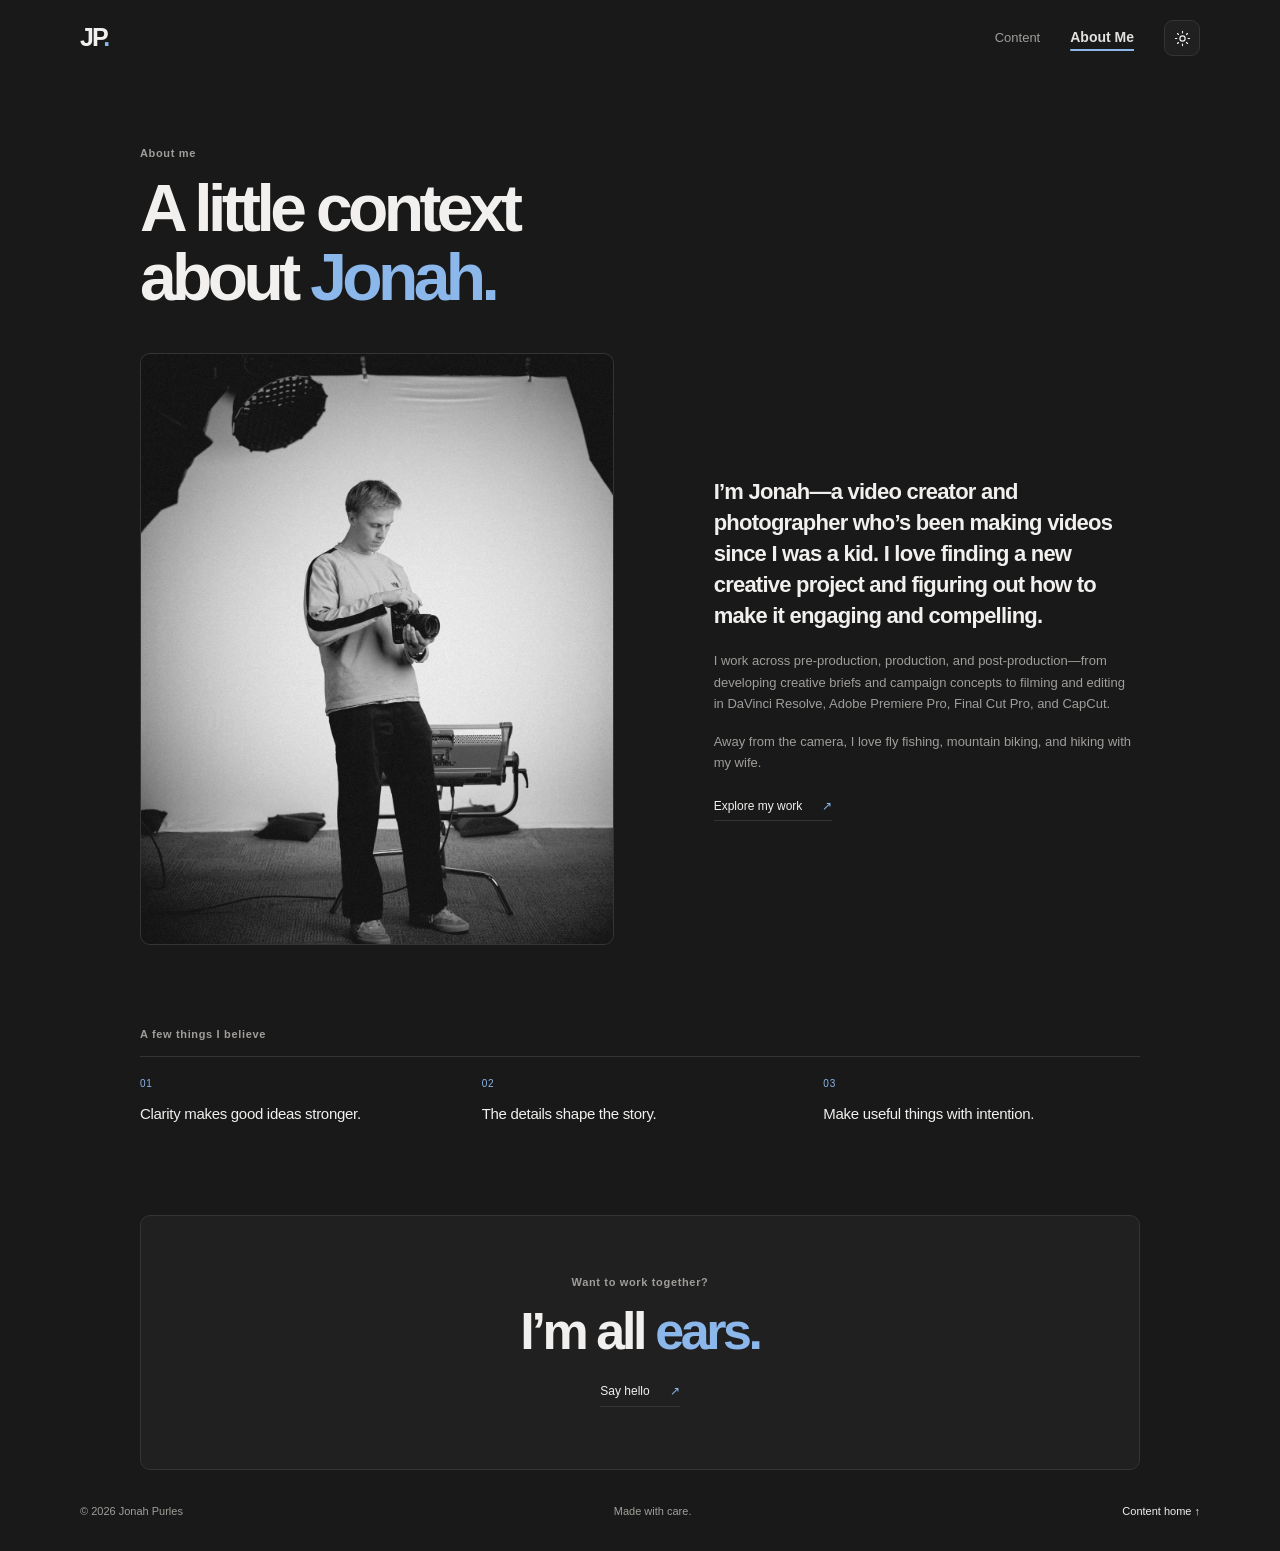
==== about.html @ 1779575d "Initial portfolio site" ====
<!doctype html>
<html lang="en" data-theme="dark">
  <head>
    <meta charset="utf-8" />
    <meta name="viewport" content="width=device-width, initial-scale=1" />
    <meta name="description" content="A little more about Jonah Purles." />
    <meta name="theme-color" content="#191919" />
    <title>Jonah Purles — About Me</title>
    <link rel="stylesheet" href="styles.css" />
    <script src="script.js" defer></script>
  </head>
  <body class="about-page">
    <header class="site-header" id="top">
      <a class="wordmark" href="index.html" aria-label="Jonah Purles, Content home">JP<span>.</span></a>
      <nav class="main-nav" aria-label="Main navigation"><a class="nav-link" href="index.html">Content</a><a class="nav-link is-current" href="about.html" aria-current="page">About Me</a></nav>
      <button class="theme-toggle" type="button" aria-label="Switch to light mode" title="Switch color theme">
        <svg class="icon-sun" viewBox="0 0 24 24" aria-hidden="true"><circle cx="12" cy="12" r="3.7"/><path d="M12 2v2m0 16v2M4.93 4.93l1.42 1.42m11.3 11.3 1.42 1.42M2 12h2m16 0h2M4.93 19.07l1.42-1.42m11.3-11.3 1.42-1.42"/></svg>
        <svg class="icon-moon" viewBox="0 0 24 24" aria-hidden="true"><path d="M20.2 15.2A8.6 8.6 0 0 1 8.8 3.8 8.7 8.7 0 1 0 20.2 15.2Z"/></svg>
      </button>
    </header>
    <main class="about-main">
      <section class="about-hero"><p class="eyebrow">About me</p><h1>A little context<br />about <em>Jonah.</em></h1><div class="about-split">
        <div class="profile-card"><img class="profile-photo" src="assets/images/jonah-purles-about.jpg" alt="Jonah holding a camera on a studio set." /></div>
        <div class="about-copy"><p class="about-lede">I’m Jonah—a video creator and photographer who’s been making videos since I was a kid. I love finding a new creative project and figuring out how to make it engaging and compelling.</p><p>I work across pre-production, production, and post-production—from developing creative briefs and campaign concepts to filming and editing in DaVinci Resolve, Adobe Premiere Pro, Final Cut Pro, and CapCut.</p><p>Away from the camera, I love fly fishing, mountain biking, and hiking with my wife.</p><a class="text-link" href="index.html#work">Explore my work <span>↗</span></a></div>
      </div></section>
      <section class="about-values"><p class="eyebrow">A few things I believe</p><div class="belief-grid"><p><span>01</span> Clarity makes good ideas stronger.</p><p><span>02</span> The details shape the story.</p><p><span>03</span> Make useful things with intention.</p></div></section>
      <section class="contact-band about-contact" id="contact"><p class="eyebrow">Want to work together?</p><h2>I’m all <em>ears.</em></h2><a class="contact-link" href="mailto:hello@example.com">Say hello <span>↗</span></a></section>
    </main>
    <footer class="site-footer"><span>© <span data-year></span> Jonah Purles</span><span>Made with care.</span><a href="index.html">Content home ↑</a></footer>
  </body>
</html>
---- styles.css ----
:root {
  color-scheme: dark;
  --page: #191919;
  --panel: #202020;
  --panel-raised: #252526;
  --ink: #f1f0ee;
  --muted: #a09e9a;
  --line: #343434;
  --accent: #8bb7eb;
  --accent-soft: #202b38;
  --sans: Inter, ui-sans-serif, -apple-system, BlinkMacSystemFont, "Segoe UI", sans-serif;
}

[data-theme="light"] {
  color-scheme: light;
  --page: #ffffff;
  --panel: #f5f5f4;
  --panel-raised: #efeff0;
  --ink: #242424;
  --muted: #73726f;
  --line: #e8e7e5;
  --accent: #3478b9;
  --accent-soft: #eaf2fb;
}

* { box-sizing: border-box; }
html { scroll-behavior: smooth; }
body { margin: 0; background: var(--page); color: var(--ink); font: 15px/1.65 var(--sans); transition: background .25s, color .25s; }
a { color: inherit; }
.site-header { position: relative; width: min(1120px, calc(100% - 64px)); height: 76px; margin: auto; display: flex; align-items: center; justify-content: space-between; }
.wordmark { font-size: 25px; font-weight: 760; letter-spacing: -.08em; text-decoration: none; }
.wordmark span { color: var(--accent); }
.main-nav { display: flex; align-items: center; gap: 30px; margin-left: auto; margin-right: 30px; }
.nav-link { color: var(--muted); font-size: 13px; text-decoration: none; transition: color .2s; }
.main-nav .nav-link[href="about.html"] { color: color-mix(in srgb, var(--ink) 82%, var(--muted)); font-size: 14px; font-weight: 580; }
.nav-link:hover, .nav-link.is-current { color: var(--ink); }
.nav-link.is-current { text-decoration: underline; text-decoration-color: var(--accent); text-decoration-thickness: 2px; text-underline-offset: 7px; }
.work-menu-trigger { position: absolute; left: 50%; top: 50%; display: inline-flex; align-items: center; gap: 10px; padding: 9px 14px; transform: translate(-50%, -50%); border: 0; border-radius: 8px; background: transparent; color: var(--ink); font: inherit; font-size: 15px; font-weight: 650; cursor: pointer; transition: background .2s; }
.work-menu-trigger:hover { background: var(--panel); }
.work-menu-trigger:focus-visible { outline: 2px solid var(--accent); outline-offset: 3px; }
.work-menu-trigger.is-current { text-decoration: none; }
.menu-chevron { width: 17px; height: 17px; fill: none; stroke: currentColor; stroke-width: 1.8; stroke-linecap: round; stroke-linejoin: round; transition: transform .2s; }
.work-menu-trigger[aria-expanded="true"] .menu-chevron { transform: rotate(180deg); }
.work-menu-overlay[hidden] { display: none !important; }
.work-menu-overlay { position: fixed; inset: 0; z-index: 20; display: grid; justify-items: center; align-content: start; padding: 86px 20px 30px; }
.work-menu-backdrop { position: absolute; inset: 0; width: 100%; height: 100%; border: 0; background: color-mix(in srgb, var(--page) 64%, transparent); backdrop-filter: blur(12px); -webkit-backdrop-filter: blur(12px); animation: menu-backdrop-in .2s ease both; cursor: default; }
.work-menu-panel { position: relative; z-index: 1; width: min(620px, 100%); padding: 0; border: 0; background: transparent; box-shadow: none; }
.work-menu-panel:focus { outline: none; }
.work-menu-options { display: flex; flex-direction: column; align-items: center; gap: 9px; }
.work-menu-option { min-height: 41px; max-width: 100%; padding: 5px 12px; border: 0; border-radius: 0; background: transparent; color: color-mix(in srgb, var(--ink) 58%, var(--muted)); font: 430 clamp(17px, 2.2vw, 21px)/1.35 var(--sans); letter-spacing: -.025em; text-align: center; cursor: pointer; opacity: 0; animation: menu-option-fall .42s cubic-bezier(.2,.8,.2,1) both; transition: color .2s ease, transform .24s cubic-bezier(.2,.8,.2,1); }
.work-menu-option:nth-child(1) { animation-delay: .02s; }
.work-menu-option:nth-child(2) { animation-delay: .07s; }
.work-menu-option:nth-child(3) { animation-delay: .12s; }
.work-menu-option:nth-child(4) { animation-delay: .17s; }
.work-menu-option:nth-child(5) { animation-delay: .22s; }
.work-menu-option:nth-child(6) { animation-delay: .27s; }
.work-menu-option:hover, .work-menu-option:focus-visible { color: var(--ink); transform: translateY(-2px) scale(1.16); }
.work-menu-option:focus-visible { outline: 0; text-decoration: underline; text-decoration-color: var(--accent); text-underline-offset: 7px; }
.work-menu-option.is-selected { font-weight: 430; }
body.menu-open { overflow: hidden; }
.theme-toggle { width: 36px; height: 36px; display: grid; place-items: center; padding: 0; border: 1px solid var(--line); border-radius: 9px; background: var(--panel); color: var(--ink); cursor: pointer; transition: background .2s, border-color .2s, transform .2s; }
.theme-toggle:hover { background: var(--panel-raised); border-color: var(--muted); transform: translateY(-1px); }
.theme-toggle svg { width: 17px; height: 17px; fill: none; stroke: currentColor; stroke-width: 1.6; stroke-linecap: round; stroke-linejoin: round; }
.icon-moon { display: none; }
[data-theme="light"] .icon-sun { display: none; }
[data-theme="light"] .icon-moon { display: block; }
.work-section, .about-hero, .about-values { width: min(1000px, calc(100% - 64px)); margin-inline: auto; }
.eyebrow { margin: 0 0 12px; color: var(--muted); font-size: 11px; font-weight: 550; letter-spacing: .06em; }
.work-section { padding-top: 48px; padding-bottom: 100px; animation: rise-in .6s .08s ease-out both; }
.section-heading { display: flex; align-items: end; justify-content: space-between; gap: 24px; padding-bottom: 22px; border-bottom: 1px solid var(--line); }
.section-heading .eyebrow span { margin-left: 12px; color: var(--muted); font-weight: 400; }
.section-heading h2 { margin: 0; font-size: clamp(25px, 4vw, 34px); font-weight: 620; letter-spacing: -.055em; line-height: 1.2; }
.section-intro { max-width: 230px; margin: 0 0 2px; color: var(--muted); font-size: 13px; }
.work-list { display: grid; grid-template-columns: repeat(4, minmax(0, 1fr)); align-items: start; gap: 26px 18px; padding-top: 26px; }
.work-item { min-width: 0; display: grid; align-content: start; gap: 16px; }
.work-item.is-landscape { grid-column: span 2; }
.work-item.is-landscape-start { grid-column: 1 / span 2; }
.work-item[hidden] { display: none !important; }
.work-empty { grid-column: 1 / -1; margin: 4px 0 0; padding: 34px 0; color: var(--muted); font-size: 14px; text-align: center; }
.work-empty[hidden] { display: none !important; }
.work-copy { transition: transform .28s cubic-bezier(.2,.8,.2,1); }
.work-item:hover .work-copy, .work-item:focus-within .work-copy { transform: translateY(-2px); }
.media-placeholder { min-width: 0; position: relative; aspect-ratio: 9 / 16; overflow: hidden; border: 1px solid var(--line); border-radius: 8px; background: var(--panel); transition: transform .28s cubic-bezier(.2,.8,.2,1), border-color .2s; }
.work-item.is-landscape .media-placeholder { aspect-ratio: 16 / 9; }
.work-item:hover .media-placeholder, .work-item:focus-within .media-placeholder { z-index: 1; transform: scale(1.025); border-color: color-mix(in srgb, var(--accent) 55%, var(--line)); }
.video-art { position: absolute; inset: 0; display: grid; place-items: center; overflow: hidden; transition: opacity .22s ease, transform .4s cubic-bezier(.2,.8,.2,1); }
.project-video { width: 100%; height: 100%; position: absolute; inset: 0; z-index: 1; object-fit: contain; background: var(--page); opacity: 0; transition: opacity .22s ease; }
.project-poster { display: none; width: 100%; height: 100%; position: absolute; inset: 0; z-index: 2; object-fit: contain; background: var(--page); transition: opacity .22s ease; }
.media-placeholder.has-poster .project-poster { display: block; }
.media-placeholder.has-poster .video-art, .media-placeholder.has-poster .media-hint { opacity: 0; }
.media-placeholder.is-playing .project-poster { opacity: 0; }
.media-placeholder.is-playing .project-video { opacity: 1; }
.media-placeholder.is-playing .video-art { opacity: 0; transform: scale(1.025); }
.media-placeholder.is-playing .media-hint, .media-placeholder.is-playing .play-mark { opacity: 0; }
.project-open { position: absolute; inset: 0; z-index: 4; width: 100%; height: 100%; padding: 0; border: 0; background: transparent; cursor: pointer; }
.project-open:focus-visible { outline: 2px solid var(--accent); outline-offset: -5px; }
.section-gallery .work-section { width: min(1200px, calc(100% - 96px)); padding-top: 28px; padding-bottom: 64px; }
.section-gallery .section-heading, .section-gallery .work-copy, .section-gallery .contact-band, .section-gallery .site-footer { display: none !important; }
.section-gallery .work-list { gap: 24px; padding-top: 0; }
.section-gallery .work-item.is-landscape { order: 99; }
.section-gallery .work-item.is-landscape-start { grid-column: 1 / span 2; }
.section-gallery .work-item.is-landscape-solo { grid-column: 1 / span 2; }
.section-gallery .media-caption, .section-gallery .media-word, .section-gallery .play-mark, .section-gallery .media-hint { display: none !important; }
.section-gallery .media-placeholder { border-radius: 6px; }
.section-gallery[data-active-section="passion"] .work-item[data-passion-order="1"] { order: 1; }
.section-gallery[data-active-section="passion"] .work-item[data-passion-order="2"] { order: 2; }
.section-gallery[data-active-section="passion"] .work-item[data-passion-order="3"] { order: 3; }
.section-gallery[data-active-section="passion"] .work-item[data-passion-order="4"] { order: 4; }
.section-gallery[data-active-section="passion"] .work-item[data-passion-order="5"] { order: 5; }
.section-gallery[data-active-section="passion"] .work-item[data-passion-order="6"] { order: 6; }
.art-one { background: linear-gradient(140deg, #292630, #222126 62%, #29252d); }
.art-two { background: linear-gradient(140deg, #242a29, #202423 60%, #292b28); }
.art-three { background: linear-gradient(140deg, #2d2826, #242322 62%, #2c2828); }
.art-four { background: linear-gradient(140deg, #262a35, #20242c 62%, #292630); }
.art-five { background: linear-gradient(140deg, #2d2629, #25232a 62%, #30272d); }
.art-six { background: linear-gradient(140deg, #272c29, #202522 62%, #2b2d29); }
[data-theme="light"] .art-one { background: linear-gradient(140deg, #eeeafb, #e8e5f2 62%, #f3effb); }
[data-theme="light"] .art-two { background: linear-gradient(140deg, #e9eeeb, #e3e9e6 60%, #f1f2ef); }
[data-theme="light"] .art-three { background: linear-gradient(140deg, #f1eae5, #eee6e1 62%, #f5efeb); }
[data-theme="light"] .art-four { background: linear-gradient(140deg, #e9ebf1, #e4e7ef 62%, #f0edf5); }
[data-theme="light"] .art-five { background: linear-gradient(140deg, #f1e9eb, #eee5ea 62%, #f5edf0); }
[data-theme="light"] .art-six { background: linear-gradient(140deg, #e9eee9, #e3e9e4 62%, #f0f1ec); }
.video-art::before, .video-art::after { content: ""; position: absolute; width: 28%; aspect-ratio: 1; border: 1px solid color-mix(in srgb, var(--accent) 38%, transparent); border-radius: 50%; transform: translate(60%, 4%); }
.video-art::after { width: 40%; transform: translate(55%, 4%); opacity: .45; }
.art-two::before, .art-two::after { border-radius: 12px; transform: translate(58%, 4%) rotate(20deg); }
.art-three::before, .art-three::after { width: 22%; border-radius: 8px; transform: translate(70%, 10%) rotate(45deg); }
.art-four::before, .art-four::after { width: 34%; transform: translate(58%, 6%) rotate(18deg); }
.art-five::before, .art-five::after { border-radius: 8px 50% 8px 50%; transform: translate(58%, 4%) rotate(-18deg); }
.art-six::before, .art-six::after { width: 24%; border-radius: 50% 50% 8px 8px; transform: translate(70%, 10%); }
[data-theme="light"] .video-art::before, [data-theme="light"] .video-art::after { border-color: color-mix(in srgb, var(--accent) 30%, #ffffff); }
.media-word { position: relative; z-index: 1; margin-left: -5%; color: color-mix(in srgb, var(--ink) 82%, transparent); font-size: clamp(25px, 4vw, 48px); font-weight: 650; letter-spacing: -.075em; line-height: .91; }
.media-caption { position: absolute; left: 17px; bottom: 15px; color: var(--muted); font-size: 9px; letter-spacing: .12em; }
.play-mark { position: absolute; top: 50%; left: 50%; z-index: 2; display: grid; width: 38px; height: 38px; place-items: center; padding-left: 2px; transform: translate(-50%, -50%); border: 1px solid color-mix(in srgb, var(--ink) 25%, transparent); border-radius: 50%; background: color-mix(in srgb, var(--page) 62%, transparent); color: var(--ink); font-size: 10px; backdrop-filter: blur(8px); }
.media-hint { position: absolute; right: 10px; bottom: 10px; z-index: 3; padding: 3px 7px; border-radius: 4px; background: var(--page); color: var(--muted); font-size: 9px; letter-spacing: .04em; text-transform: uppercase; }
.work-copy { max-width: 360px; }
.work-index { margin: 0 0 9px; color: var(--muted); font-size: 10px; font-weight: 550; letter-spacing: .08em; }
.work-index span { color: var(--accent); padding: 0 4px; }
.work-copy h3 { margin: 0 0 9px; font-size: 20px; font-weight: 620; letter-spacing: -.045em; line-height: 1.25; }
.work-copy > p:not(.work-index) { max-width: 340px; margin: 0 0 19px; color: var(--muted); font-size: 13px; }
.text-link, .contact-link { display: inline-flex; align-items: center; gap: 20px; padding-bottom: 4px; border-bottom: 1px solid var(--line); color: var(--ink); font-size: 12px; text-decoration: none; }
.text-link span, .contact-link span { color: var(--accent); transition: transform .2s; }
.text-link:hover span, .contact-link:hover span { transform: translate(3px, -2px); }
.contact-band { width: min(1000px, calc(100% - 64px)); margin: 0 auto; padding: 57px 32px 62px; border: 1px solid var(--line); border-radius: 10px; background: var(--panel); text-align: center; }
.contact-band h2 { margin: 0; font-size: clamp(32px, 5vw, 52px); font-weight: 620; letter-spacing: -.065em; line-height: 1.1; }
.contact-band h2 em { color: var(--accent); font-style: normal; }
.contact-link { margin-top: 22px; }
.site-footer { width: min(1120px, calc(100% - 64px)); min-height: 80px; margin: auto; display: flex; align-items: center; justify-content: space-between; gap: 16px; color: var(--muted); font-size: 11px; }
.site-footer a { color: var(--ink); text-decoration: none; }
.project-dialog { position: relative; width: min(980px, calc(100% - 32px)); max-width: none; max-height: 90vh; padding: 0; overflow: auto; border: 1px solid var(--line); border-radius: 12px; background: var(--panel); color: var(--ink); }
.project-dialog::backdrop { background: color-mix(in srgb, #000000 78%, transparent); backdrop-filter: blur(12px); }
.project-dialog-inner { min-height: 100%; display: grid; grid-template-columns: auto minmax(240px, 1fr); align-items: center; justify-content: center; gap: 42px; padding: 30px; }
.project-dialog-close { position: absolute; top: 12px; right: 14px; z-index: 2; width: 38px; height: 38px; border: 1px solid var(--line); border-radius: 50%; background: color-mix(in srgb, var(--panel) 85%, transparent); color: var(--ink); font: 300 26px/1 var(--sans); cursor: pointer; }
.project-dialog-close:hover { background: var(--panel-raised); }
.project-dialog-media { position: relative; height: min(78vh, 760px); aspect-ratio: 9 / 16; overflow: hidden; border-radius: 7px; background: var(--page); }
.project-dialog-media.is-landscape { width: min(480px, 100%); height: auto; aspect-ratio: 16 / 9; }
.project-dialog-video { width: 100%; height: 100%; object-fit: contain; background: #090909; }
.project-dialog-video[hidden], .project-dialog-placeholder[hidden] { display: none !important; }
.project-dialog-placeholder { position: relative; width: 100%; height: 100%; overflow: hidden; }
.project-dialog-placeholder > img { display: block; width: 100%; height: 100%; object-fit: contain; }
.project-dialog-copy { max-width: 350px; padding-right: 22px; }
.project-dialog-section { text-transform: uppercase; }
.project-dialog-copy h2 { margin: 0 0 14px; font-size: clamp(28px, 4vw, 42px); font-weight: 620; letter-spacing: -.055em; line-height: 1.1; }
.project-dialog-description { margin: 0; color: var(--muted); font-size: 14px; }
.about-main { padding-bottom: 1px; }
.about-hero { padding-top: 68px; padding-bottom: 56px; animation: rise-in .55s ease-out both; }
.about-hero > h1 { margin: 0 0 42px; font-size: clamp(40px, 6vw, 66px); font-weight: 660; letter-spacing: -.07em; line-height: 1.04; }
.about-hero > h1 em { color: var(--accent); font-style: normal; }
.about-split { display: grid; grid-template-columns: 1fr .9fr; align-items: center; gap: 10%; }
.profile-card { min-height: 0; aspect-ratio: 4 / 5; padding: 0; position: relative; overflow: hidden; border: 1px solid var(--line); border-radius: 10px; background: var(--accent-soft); }
.profile-photo { display: block; width: 100%; height: 100%; object-fit: cover; object-position: center 46%; }
.about-copy { max-width: 420px; }
.about-lede { margin: 0 0 19px; font-size: 22px; font-weight: 570; letter-spacing: -.035em; line-height: 1.4; }
.about-copy p:not(.about-lede) { margin: 0 0 16px; color: var(--muted); font-size: 13px; }
.about-copy .text-link { margin-top: 7px; }
.about-values { padding-top: 24px; padding-bottom: 88px; }
.belief-grid { display: grid; grid-template-columns: repeat(3, 1fr); gap: 25px; padding-top: 19px; border-top: 1px solid var(--line); }
.belief-grid p { margin: 0; font-size: 15px; font-weight: 530; letter-spacing: -.02em; }
.belief-grid span { display: block; margin-bottom: 10px; color: var(--accent); font-size: 10px; letter-spacing: .08em; }
.about-contact { margin-bottom: 0; }
@keyframes rise-in { from { opacity: 0; transform: translateY(10px); } to { opacity: 1; transform: translateY(0); } }
@keyframes menu-backdrop-in { from { opacity: 0; } to { opacity: 1; } }
@keyframes menu-option-fall { from { opacity: 0; translate: 0 -16px; } to { opacity: 1; translate: 0 0; } }
@media (max-width: 1100px) { .work-list, .section-gallery .work-list { grid-template-columns: repeat(4, minmax(0, 1fr)); } }
@media (max-width: 720px) {
  .site-header, .site-footer { width: min(100% - 40px, 1120px); }
  .work-section, .about-hero, .about-values, .contact-band { width: min(100% - 40px, 1000px); }
  .work-section { padding-top: 36px; padding-bottom: 70px; }
  .section-heading { align-items: start; flex-direction: column; gap: 12px; }
  .section-intro { max-width: 320px; }
  .work-list { grid-template-columns: repeat(2, minmax(0, 1fr)); gap: 30px 18px; }
  .section-gallery .work-list { grid-template-columns: repeat(2, minmax(0, 1fr)); }
  .work-item.is-landscape { grid-column: span 2; }
  .section-gallery .work-section { width: min(100% - 40px, 1320px); padding-top: 20px; }
  .work-copy { max-width: none; }
  .media-word { font-size: clamp(33px, 9vw, 48px); }
  .contact-band { padding: 45px 20px 49px; }
  .about-hero { padding-top: 45px; padding-bottom: 38px; }
  .about-hero > h1 { margin-bottom: 29px; }
  .about-split { grid-template-columns: 1fr; gap: 28px; }
  .profile-card { width: min(100%, 430px); justify-self: center; }
  .about-copy { max-width: 570px; }
  .about-values { padding-bottom: 60px; }
  .belief-grid { grid-template-columns: 1fr; gap: 20px; }
  .belief-grid p { display: flex; align-items: baseline; gap: 14px; }
  .belief-grid span { flex: 0 0 20px; margin: 0; }
  .project-dialog { width: calc(100% - 24px); max-height: 92vh; }
  .project-dialog-inner { grid-template-columns: 1fr; gap: 20px; padding: 24px; }
  .project-dialog-media { height: min(55vh, 500px); justify-self: center; }
  .project-dialog-copy { max-width: none; padding: 0 2px 4px; }
}
@media (max-width: 520px) { .work-list { grid-template-columns: repeat(2, minmax(0, 1fr)); gap: 22px 14px; } }
@media (max-width: 520px) { .work-menu-overlay { padding-top: 82px; } .work-menu-options { gap: 6px; } .work-menu-option { min-height: 40px; padding-inline: 8px; font-size: 17px; } }
@media (prefers-reduced-motion: reduce) { *, *::before, *::after { scroll-behavior: auto !important; animation-duration: .01ms !important; animation-iteration-count: 1 !important; transition-duration: .01ms !important; } }
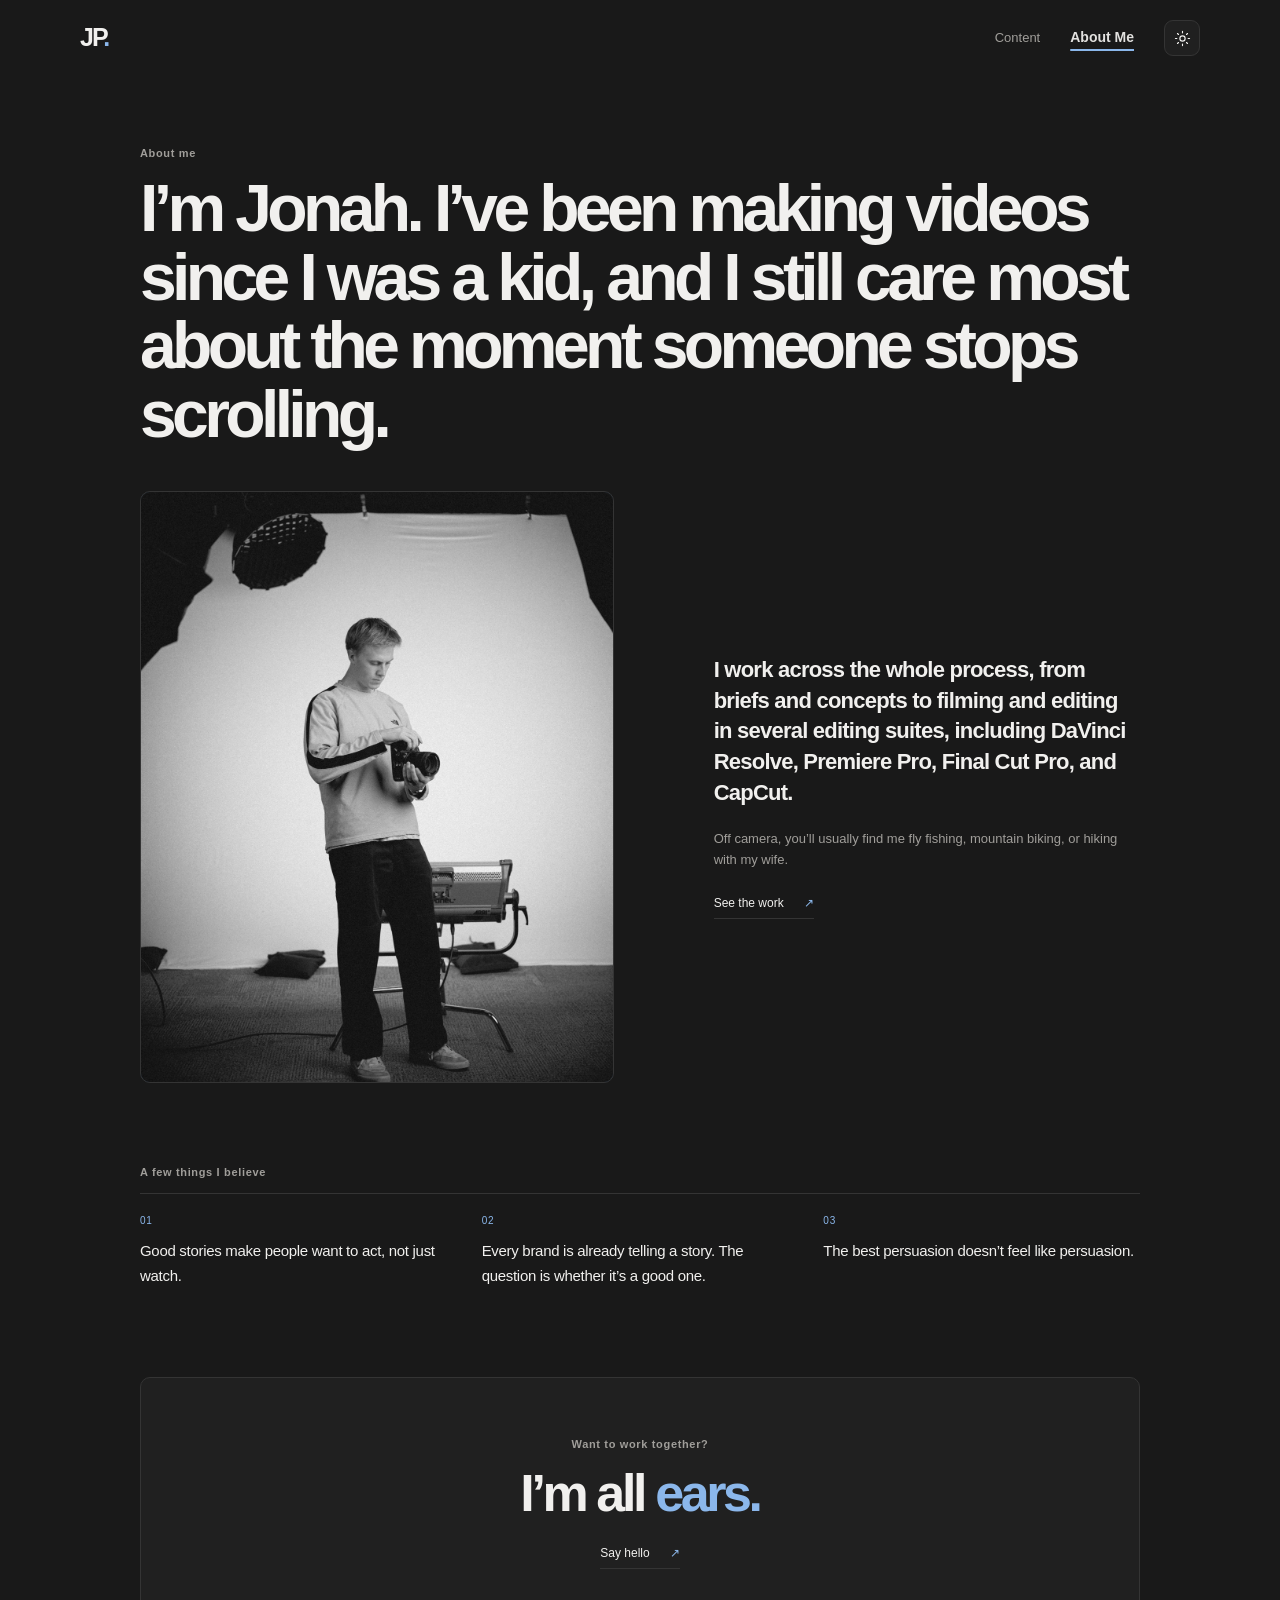
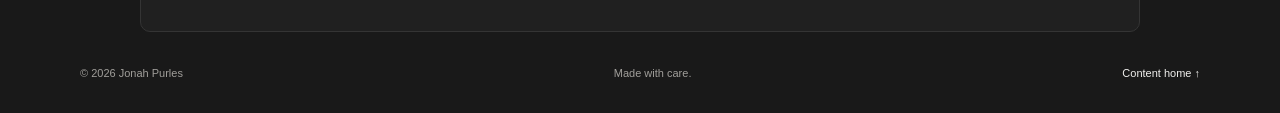
==== commit e009d9ea: "Update About Me copy" ====
--- a/about.html
+++ b/about.html
@@ -19,11 +19,11 @@
       </button>
     </header>
     <main class="about-main">
-      <section class="about-hero"><p class="eyebrow">About me</p><h1>A little context<br />about <em>Jonah.</em></h1><div class="about-split">
+      <section class="about-hero"><p class="eyebrow">About me</p><h1>I’m Jonah. I’ve been making videos since I was a kid, and I still care most about the moment someone stops scrolling.</h1><div class="about-split">
         <div class="profile-card"><img class="profile-photo" src="assets/images/jonah-purles-about.jpg" alt="Jonah holding a camera on a studio set." /></div>
-        <div class="about-copy"><p class="about-lede">I’m Jonah—a video creator and photographer who’s been making videos since I was a kid. I love finding a new creative project and figuring out how to make it engaging and compelling.</p><p>I work across pre-production, production, and post-production—from developing creative briefs and campaign concepts to filming and editing in DaVinci Resolve, Adobe Premiere Pro, Final Cut Pro, and CapCut.</p><p>Away from the camera, I love fly fishing, mountain biking, and hiking with my wife.</p><a class="text-link" href="index.html#work">Explore my work <span>↗</span></a></div>
+        <div class="about-copy"><p class="about-lede">I work across the whole process, from briefs and concepts to filming and editing in several editing suites, including DaVinci Resolve, Premiere Pro, Final Cut Pro, and CapCut.</p><p>Off camera, you’ll usually find me fly fishing, mountain biking, or hiking with my wife.</p><a class="text-link" href="index.html#work">See the work <span>↗</span></a></div>
       </div></section>
-      <section class="about-values"><p class="eyebrow">A few things I believe</p><div class="belief-grid"><p><span>01</span> Clarity makes good ideas stronger.</p><p><span>02</span> The details shape the story.</p><p><span>03</span> Make useful things with intention.</p></div></section>
+      <section class="about-values"><p class="eyebrow">A few things I believe</p><div class="belief-grid"><p><span>01</span> Good stories make people want to act, not just watch.</p><p><span>02</span> Every brand is already telling a story. The question is whether it’s a good one.</p><p><span>03</span> The best persuasion doesn’t feel like persuasion.</p></div></section>
       <section class="contact-band about-contact" id="contact"><p class="eyebrow">Want to work together?</p><h2>I’m all <em>ears.</em></h2><a class="contact-link" href="mailto:hello@example.com">Say hello <span>↗</span></a></section>
     </main>
     <footer class="site-footer"><span>© <span data-year></span> Jonah Purles</span><span>Made with care.</span><a href="index.html">Content home ↑</a></footer>
--- a/styles.css
+++ b/styles.css
@@ -161,6 +161,9 @@
 .project-dialog-section { text-transform: uppercase; }
 .project-dialog-copy h2 { margin: 0 0 14px; font-size: clamp(28px, 4vw, 42px); font-weight: 620; letter-spacing: -.055em; line-height: 1.1; }
 .project-dialog-description { margin: 0; color: var(--muted); font-size: 14px; }
+.project-dialog-contribution-label { margin: 24px 0 7px; color: var(--accent); font-size: 10px; font-weight: 600; letter-spacing: .1em; text-transform: uppercase; }
+.project-dialog-contribution { margin: 0; color: var(--muted); font-size: 14px; line-height: 1.6; }
+.project-dialog-contribution[hidden], .project-dialog-contribution-label[hidden] { display: none !important; }
 .about-main { padding-bottom: 1px; }
 .about-hero { padding-top: 68px; padding-bottom: 56px; animation: rise-in .55s ease-out both; }
 .about-hero > h1 { margin: 0 0 42px; font-size: clamp(40px, 6vw, 66px); font-weight: 660; letter-spacing: -.07em; line-height: 1.04; }
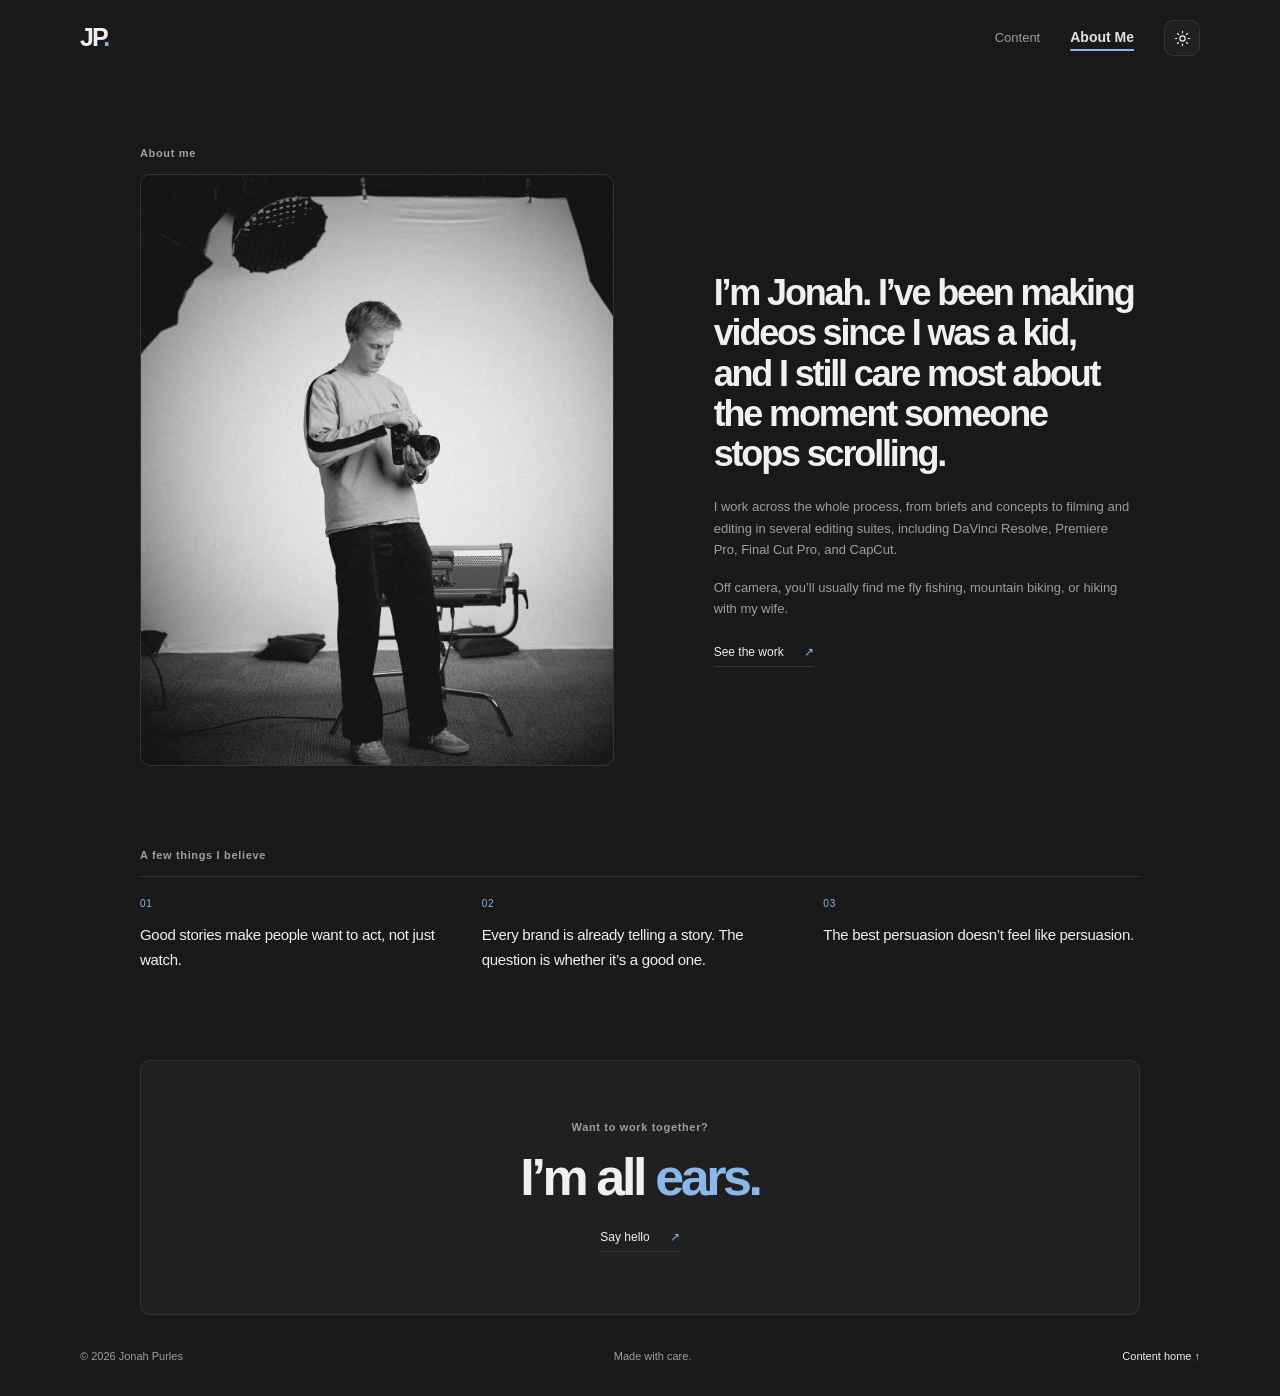
==== commit 5e126064: "Position About headline beside photo" ====
--- a/about.html
+++ b/about.html
@@ -19,9 +19,9 @@
       </button>
     </header>
     <main class="about-main">
-      <section class="about-hero"><p class="eyebrow">About me</p><h1>I’m Jonah. I’ve been making videos since I was a kid, and I still care most about the moment someone stops scrolling.</h1><div class="about-split">
+      <section class="about-hero"><p class="eyebrow">About me</p><div class="about-split">
         <div class="profile-card"><img class="profile-photo" src="assets/images/jonah-purles-about.jpg" alt="Jonah holding a camera on a studio set." /></div>
-        <div class="about-copy"><p class="about-lede">I work across the whole process, from briefs and concepts to filming and editing in several editing suites, including DaVinci Resolve, Premiere Pro, Final Cut Pro, and CapCut.</p><p>Off camera, you’ll usually find me fly fishing, mountain biking, or hiking with my wife.</p><a class="text-link" href="index.html#work">See the work <span>↗</span></a></div>
+        <div class="about-copy"><h1 class="about-headline">I’m Jonah. I’ve been making videos since I was a kid, and I still care most about the moment someone stops scrolling.</h1><p>I work across the whole process, from briefs and concepts to filming and editing in several editing suites, including DaVinci Resolve, Premiere Pro, Final Cut Pro, and CapCut.</p><p>Off camera, you’ll usually find me fly fishing, mountain biking, or hiking with my wife.</p><a class="text-link" href="index.html#work">See the work <span>↗</span></a></div>
       </div></section>
       <section class="about-values"><p class="eyebrow">A few things I believe</p><div class="belief-grid"><p><span>01</span> Good stories make people want to act, not just watch.</p><p><span>02</span> Every brand is already telling a story. The question is whether it’s a good one.</p><p><span>03</span> The best persuasion doesn’t feel like persuasion.</p></div></section>
       <section class="contact-band about-contact" id="contact"><p class="eyebrow">Want to work together?</p><h2>I’m all <em>ears.</em></h2><a class="contact-link" href="mailto:hello@example.com">Say hello <span>↗</span></a></section>
--- a/styles.css
+++ b/styles.css
@@ -166,14 +166,12 @@
 .project-dialog-contribution[hidden], .project-dialog-contribution-label[hidden] { display: none !important; }
 .about-main { padding-bottom: 1px; }
 .about-hero { padding-top: 68px; padding-bottom: 56px; animation: rise-in .55s ease-out both; }
-.about-hero > h1 { margin: 0 0 42px; font-size: clamp(40px, 6vw, 66px); font-weight: 660; letter-spacing: -.07em; line-height: 1.04; }
-.about-hero > h1 em { color: var(--accent); font-style: normal; }
+.about-headline { margin: 0 0 22px; font-size: clamp(27px, 3vw, 36px); font-weight: 660; letter-spacing: -.06em; line-height: 1.12; }
 .about-split { display: grid; grid-template-columns: 1fr .9fr; align-items: center; gap: 10%; }
 .profile-card { min-height: 0; aspect-ratio: 4 / 5; padding: 0; position: relative; overflow: hidden; border: 1px solid var(--line); border-radius: 10px; background: var(--accent-soft); }
 .profile-photo { display: block; width: 100%; height: 100%; object-fit: cover; object-position: center 46%; }
 .about-copy { max-width: 420px; }
-.about-lede { margin: 0 0 19px; font-size: 22px; font-weight: 570; letter-spacing: -.035em; line-height: 1.4; }
-.about-copy p:not(.about-lede) { margin: 0 0 16px; color: var(--muted); font-size: 13px; }
+.about-copy p { margin: 0 0 16px; color: var(--muted); font-size: 13px; font-weight: 400; line-height: 1.65; }
 .about-copy .text-link { margin-top: 7px; }
 .about-values { padding-top: 24px; padding-bottom: 88px; }
 .belief-grid { display: grid; grid-template-columns: repeat(3, 1fr); gap: 25px; padding-top: 19px; border-top: 1px solid var(--line); }
@@ -198,7 +196,7 @@
   .media-word { font-size: clamp(33px, 9vw, 48px); }
   .contact-band { padding: 45px 20px 49px; }
   .about-hero { padding-top: 45px; padding-bottom: 38px; }
-  .about-hero > h1 { margin-bottom: 29px; }
+  .about-headline { font-size: clamp(29px, 8vw, 38px); }
   .about-split { grid-template-columns: 1fr; gap: 28px; }
   .profile-card { width: min(100%, 430px); justify-self: center; }
   .about-copy { max-width: 570px; }
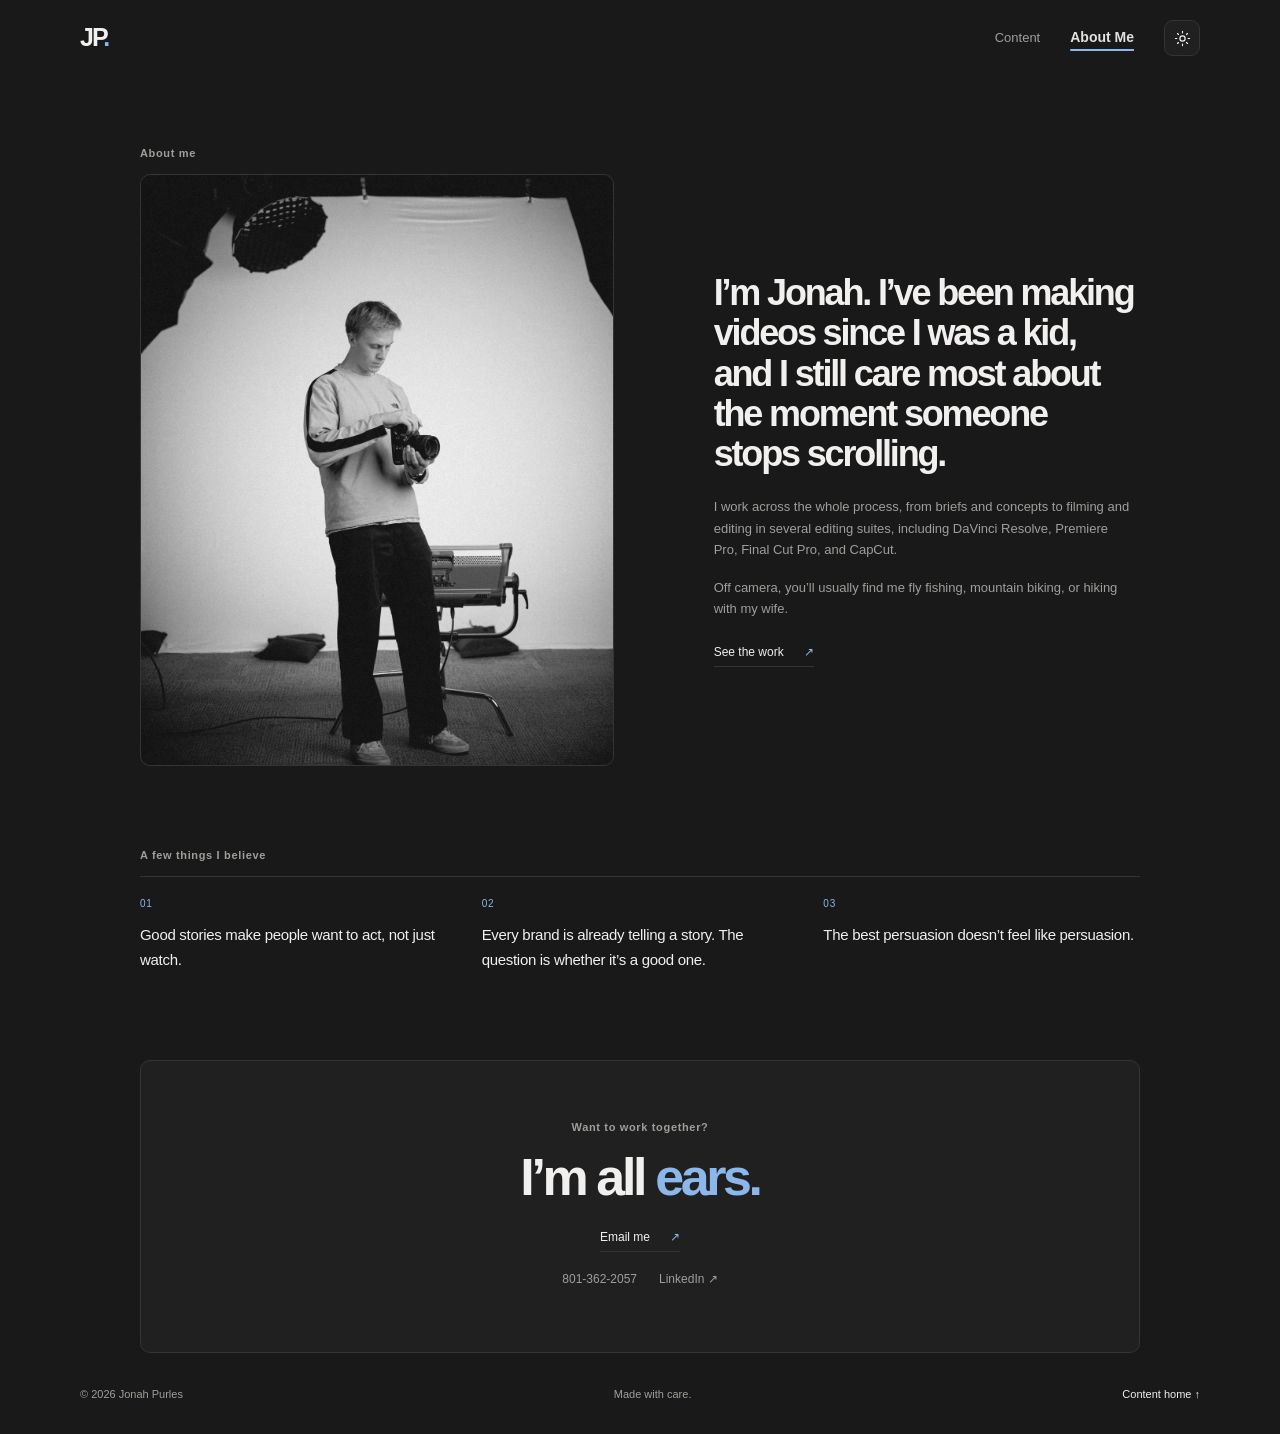
==== commit de917dde: "Add contact details and LinkedIn" ====
--- a/about.html
+++ b/about.html
@@ -24,7 +24,7 @@
         <div class="about-copy"><h1 class="about-headline">I’m Jonah. I’ve been making videos since I was a kid, and I still care most about the moment someone stops scrolling.</h1><p>I work across the whole process, from briefs and concepts to filming and editing in several editing suites, including DaVinci Resolve, Premiere Pro, Final Cut Pro, and CapCut.</p><p>Off camera, you’ll usually find me fly fishing, mountain biking, or hiking with my wife.</p><a class="text-link" href="index.html#work">See the work <span>↗</span></a></div>
       </div></section>
       <section class="about-values"><p class="eyebrow">A few things I believe</p><div class="belief-grid"><p><span>01</span> Good stories make people want to act, not just watch.</p><p><span>02</span> Every brand is already telling a story. The question is whether it’s a good one.</p><p><span>03</span> The best persuasion doesn’t feel like persuasion.</p></div></section>
-      <section class="contact-band about-contact" id="contact"><p class="eyebrow">Want to work together?</p><h2>I’m all <em>ears.</em></h2><a class="contact-link" href="mailto:hello@example.com">Say hello <span>↗</span></a></section>
+      <section class="contact-band about-contact" id="contact"><p class="eyebrow">Want to work together?</p><h2>I’m all <em>ears.</em></h2><a class="contact-link" href="mailto:jonahpurles@gmail.com">Email me <span>↗</span></a><div class="contact-details"><a href="tel:+18013622057">801-362-2057</a><a href="https://www.linkedin.com/in/jpurles/" target="_blank" rel="noopener noreferrer">LinkedIn ↗</a></div></section>
     </main>
     <footer class="site-footer"><span>© <span data-year></span> Jonah Purles</span><span>Made with care.</span><a href="index.html">Content home ↑</a></footer>
   </body>
--- a/styles.css
+++ b/styles.css
@@ -144,6 +144,9 @@
 .contact-band h2 { margin: 0; font-size: clamp(32px, 5vw, 52px); font-weight: 620; letter-spacing: -.065em; line-height: 1.1; }
 .contact-band h2 em { color: var(--accent); font-style: normal; }
 .contact-link { margin-top: 22px; }
+.contact-details { display: flex; justify-content: center; flex-wrap: wrap; gap: 22px; margin-top: 18px; font-size: 12px; }
+.contact-details a { color: var(--muted); text-decoration: none; transition: color .2s; }
+.contact-details a:hover { color: var(--ink); }
 .site-footer { width: min(1120px, calc(100% - 64px)); min-height: 80px; margin: auto; display: flex; align-items: center; justify-content: space-between; gap: 16px; color: var(--muted); font-size: 11px; }
 .site-footer a { color: var(--ink); text-decoration: none; }
 .project-dialog { position: relative; width: min(980px, calc(100% - 32px)); max-width: none; max-height: 90vh; padding: 0; overflow: auto; border: 1px solid var(--line); border-radius: 12px; background: var(--panel); color: var(--ink); }
